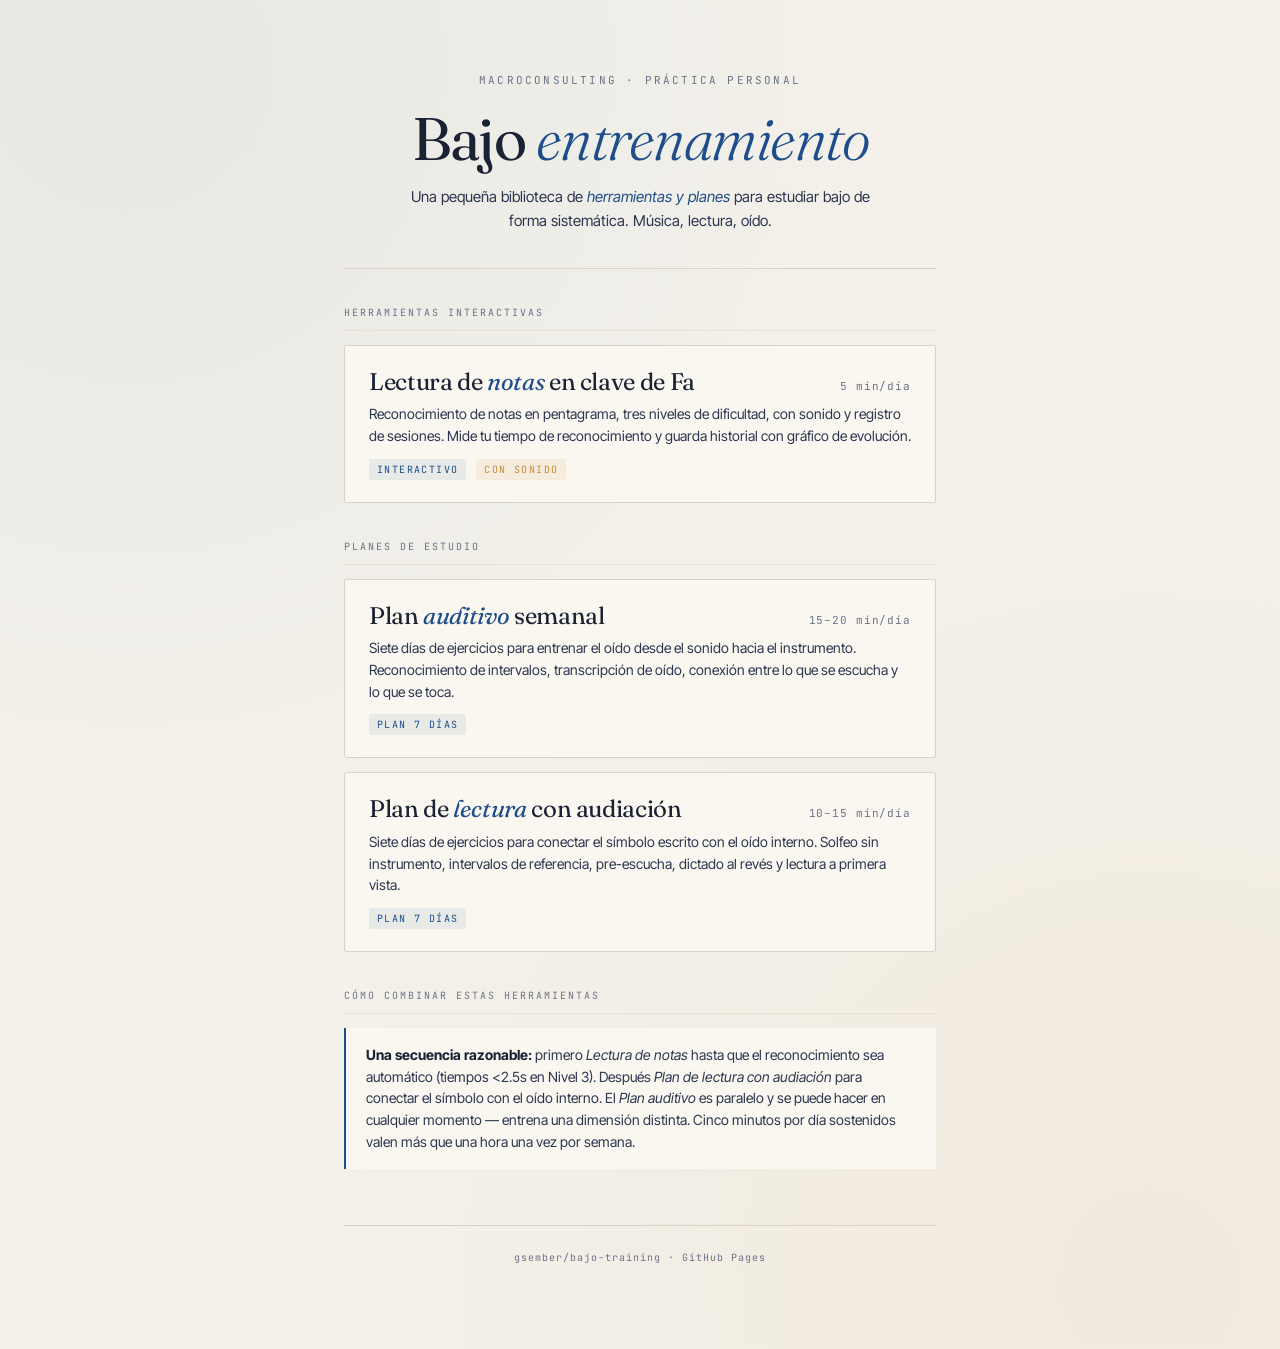
==== index.html @ 87288d59 "Add files via upload" ====
<!DOCTYPE html>
<html lang="es">
<head>
<meta charset="UTF-8">
<meta name="viewport" content="width=device-width, initial-scale=1.0, maximum-scale=1.0">
<meta name="apple-mobile-web-app-capable" content="yes">
<meta name="apple-mobile-web-app-status-bar-style" content="black-translucent">
<title>Bajo — Entrenamiento</title>
<link rel="preconnect" href="https://fonts.googleapis.com">
<link rel="preconnect" href="https://fonts.gstatic.com" crossorigin>
<link href="https://fonts.googleapis.com/css2?family=Fraunces:ital,opsz,wght@0,9..144,300;0,9..144,400;0,9..144,500;0,9..144,600;0,9..144,700;1,9..144,400&family=Inter+Tight:wght@400;500;600;700&family=JetBrains+Mono:wght@400;500;700&display=swap" rel="stylesheet">
<style>
:root{
  --bg:#f4f1ea;
  --paper:#faf7f0;
  --ink:#1a2233;
  --ink-soft:#2c3650;
  --muted:#6b7388;
  --accent:#1e4d8b;
  --accent-2:#c98a3a;
  --rule:#d9d3c5;
  --rule-soft:#e8e2d3;
}
*{box-sizing:border-box;margin:0;padding:0;-webkit-tap-highlight-color:transparent}
html,body{background:var(--bg);color:var(--ink);font-family:'Inter Tight',sans-serif;-webkit-font-smoothing:antialiased;font-size:16px;line-height:1.5}
body{
  background:
    radial-gradient(circle at 10% 5%, rgba(30,77,139,.06), transparent 45%),
    radial-gradient(circle at 90% 95%, rgba(201,138,58,.07), transparent 50%),
    var(--bg);
  min-height:100vh;
  padding-bottom:60px;
}
.container{max-width:640px;margin:0 auto;padding:24px}

header{padding:48px 0 36px;border-bottom:1px solid var(--rule);text-align:center}
.eyebrow{font-family:'JetBrains Mono',monospace;font-size:11px;letter-spacing:.2em;text-transform:uppercase;color:var(--muted);margin-bottom:20px}
h1{font-family:'Fraunces',serif;font-weight:400;font-size:clamp(38px,7vw,60px);line-height:.98;letter-spacing:-.025em;color:var(--ink)}
h1 em{font-style:italic;font-weight:300;color:var(--accent)}
.subtitle{margin-top:18px;font-size:15px;color:var(--ink-soft);max-width:480px;margin-left:auto;margin-right:auto;line-height:1.55}
.subtitle em{font-style:italic;color:var(--accent)}

.section-label{font-family:'JetBrains Mono',monospace;font-size:10px;letter-spacing:.2em;text-transform:uppercase;color:var(--muted);margin:36px 0 14px;padding-bottom:10px;border-bottom:1px solid var(--rule-soft)}

.cards{display:flex;flex-direction:column;gap:14px}
.card{display:block;background:var(--paper);border:1px solid var(--rule);padding:22px 24px;text-decoration:none;color:inherit;border-radius:2px;transition:all .18s ease;position:relative;overflow:hidden}
.card::before{content:"";position:absolute;left:0;top:0;bottom:0;width:3px;background:var(--accent);transform:scaleY(0);transform-origin:top;transition:transform .25s ease}
.card:hover{border-color:var(--accent);transform:translateY(-2px);box-shadow:0 8px 20px rgba(26,34,51,.06)}
.card:hover::before{transform:scaleY(1)}
.card-header{display:flex;align-items:baseline;justify-content:space-between;gap:14px;margin-bottom:8px;flex-wrap:wrap}
.card-title{font-family:'Fraunces',serif;font-weight:400;font-size:24px;letter-spacing:-.015em;line-height:1.15;color:var(--ink)}
.card-title em{font-style:italic;color:var(--accent)}
.card-meta{font-family:'JetBrains Mono',monospace;font-size:11px;letter-spacing:.08em;color:var(--muted);white-space:nowrap}
.card-desc{font-size:14px;color:var(--ink-soft);line-height:1.55;margin-top:4px}
.card-tag{display:inline-block;font-family:'JetBrains Mono',monospace;font-size:10px;letter-spacing:.14em;text-transform:uppercase;color:var(--accent);background:rgba(30,77,139,.08);padding:3px 8px;border-radius:2px;margin-top:12px;margin-right:6px}
.card-tag.warm{color:var(--accent-2);background:rgba(201,138,58,.1)}
.card-arrow{position:absolute;bottom:18px;right:22px;font-family:'Fraunces',serif;font-style:italic;font-size:20px;color:var(--accent);opacity:0;transition:opacity .2s ease,transform .2s ease}
.card:hover .card-arrow{opacity:1;transform:translateX(3px)}

.intro-block{background:var(--paper);border-left:2px solid var(--accent);padding:16px 20px;margin-bottom:28px;font-size:14px;color:var(--ink-soft);line-height:1.55}
.intro-block strong{color:var(--ink)}

footer{margin-top:56px;padding-top:24px;border-top:1px solid var(--rule);text-align:center;font-family:'JetBrains Mono',monospace;font-size:10px;color:var(--muted);letter-spacing:.1em}

@media (max-width:520px){
  .container{padding:20px}
  header{padding:32px 0 28px}
  .card{padding:18px 20px}
  .card-title{font-size:21px}
  .card-arrow{display:none}
}
</style>
</head>
<body>
<div class="container">

  <header>
    <div class="eyebrow">MacroConsulting · Práctica personal</div>
    <h1>Bajo <em>entrenamiento</em></h1>
    <p class="subtitle">Una pequeña biblioteca de <em>herramientas y planes</em> para estudiar bajo de forma sistemática. Música, lectura, oído.</p>
  </header>

  <div class="section-label">Herramientas interactivas</div>

  <div class="cards">

    <a class="card" href="lectnew.html">
      <div class="card-header">
        <div class="card-title">Lectura de <em>notas</em> en clave de Fa</div>
        <div class="card-meta">5 min/día</div>
      </div>
      <div class="card-desc">Reconocimiento de notas en pentagrama, tres niveles de dificultad, con sonido y registro de sesiones. Mide tu tiempo de reconocimiento y guarda historial con gráfico de evolución.</div>
      <span class="card-tag">Interactivo</span>
      <span class="card-tag warm">Con sonido</span>
      <span class="card-arrow">→</span>
    </a>

  </div>

  <div class="section-label">Planes de estudio</div>

  <div class="cards">

    <a class="card" href="bajo-training.html">
      <div class="card-header">
        <div class="card-title">Plan <em>auditivo</em> semanal</div>
        <div class="card-meta">15–20 min/día</div>
      </div>
      <div class="card-desc">Siete días de ejercicios para entrenar el oído desde el sonido hacia el instrumento. Reconocimiento de intervalos, transcripción de oído, conexión entre lo que se escucha y lo que se toca.</div>
      <span class="card-tag">Plan 7 días</span>
      <span class="card-arrow">→</span>
    </a>

    <a class="card" href="lectura-training.html">
      <div class="card-header">
        <div class="card-title">Plan de <em>lectura</em> con audiación</div>
        <div class="card-meta">10–15 min/día</div>
      </div>
      <div class="card-desc">Siete días de ejercicios para conectar el símbolo escrito con el oído interno. Solfeo sin instrumento, intervalos de referencia, pre-escucha, dictado al revés y lectura a primera vista.</div>
      <span class="card-tag">Plan 7 días</span>
      <span class="card-arrow">→</span>
    </a>

  </div>

  <div class="section-label">Cómo combinar estas herramientas</div>

  <div class="intro-block">
    <strong>Una secuencia razonable:</strong> primero <em>Lectura de notas</em> hasta que el reconocimiento sea automático (tiempos &lt;2.5s en Nivel 3). Después <em>Plan de lectura con audiación</em> para conectar el símbolo con el oído interno. El <em>Plan auditivo</em> es paralelo y se puede hacer en cualquier momento — entrena una dimensión distinta. Cinco minutos por día sostenidos valen más que una hora una vez por semana.
  </div>

  <footer>gsember/bajo-training · GitHub Pages</footer>
</div>
</body>
</html>
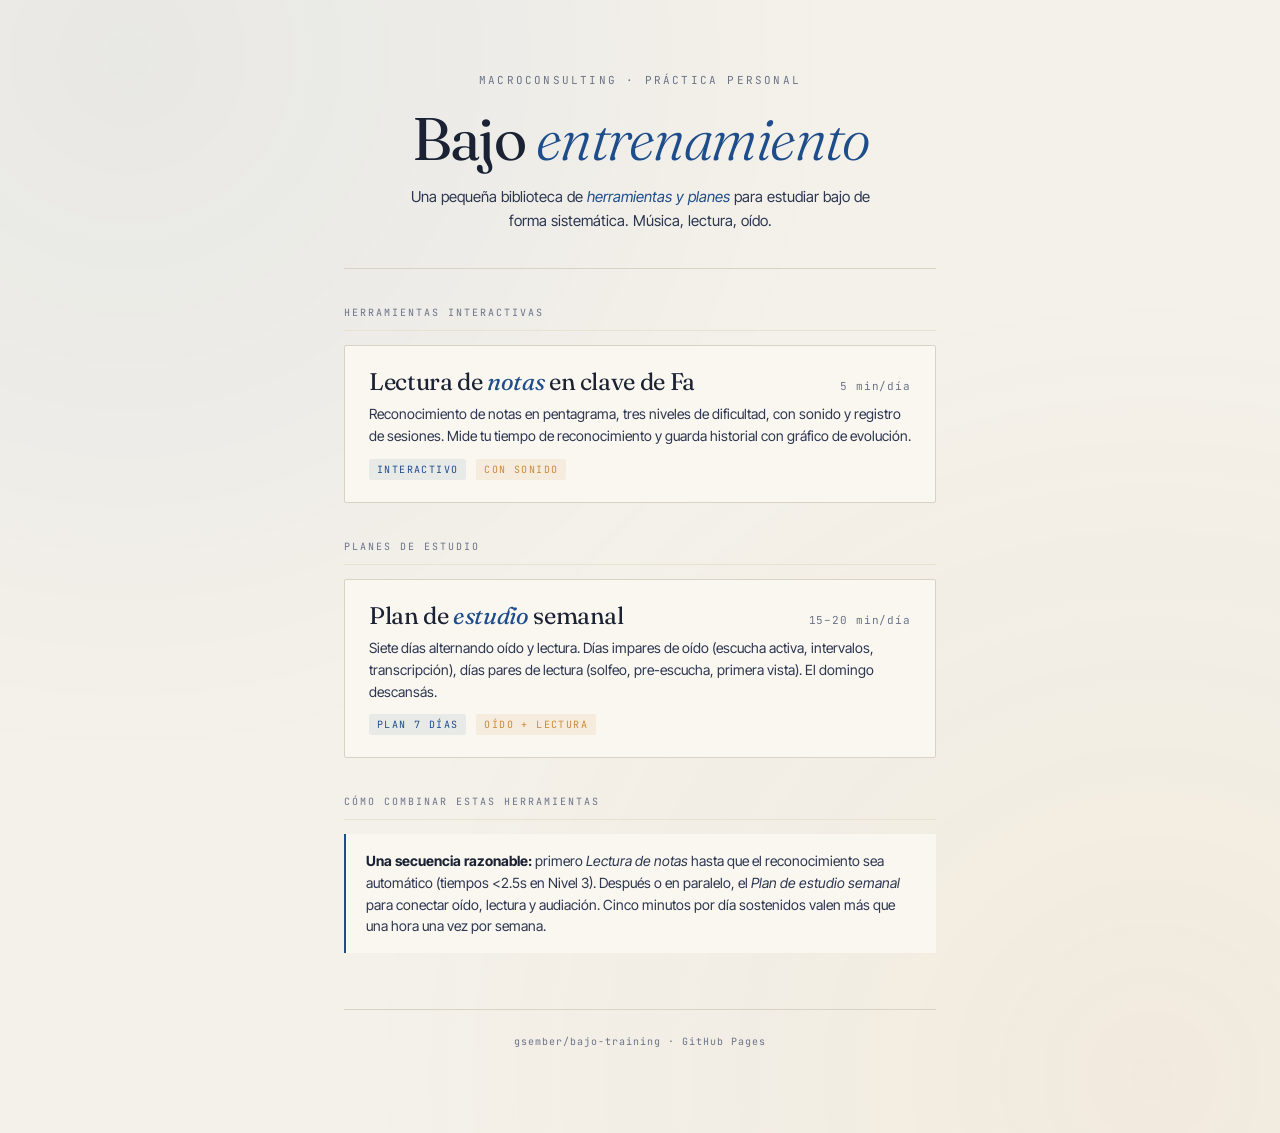
==== commit 7a73e609: "Add files via upload" ====
--- a/index.html
+++ b/index.html
@@ -101,23 +101,14 @@
 
   <div class="cards">
 
-    <a class="card" href="bajo-training.html">
+    <a class="card" href="plan-estudio.html">
       <div class="card-header">
-        <div class="card-title">Plan <em>auditivo</em> semanal</div>
+        <div class="card-title">Plan de <em>estudio</em> semanal</div>
         <div class="card-meta">15–20 min/día</div>
       </div>
-      <div class="card-desc">Siete días de ejercicios para entrenar el oído desde el sonido hacia el instrumento. Reconocimiento de intervalos, transcripción de oído, conexión entre lo que se escucha y lo que se toca.</div>
+      <div class="card-desc">Siete días alternando oído y lectura. Días impares de oído (escucha activa, intervalos, transcripción), días pares de lectura (solfeo, pre-escucha, primera vista). El domingo descansás.</div>
       <span class="card-tag">Plan 7 días</span>
-      <span class="card-arrow">→</span>
-    </a>
-
-    <a class="card" href="lectura-training.html">
-      <div class="card-header">
-        <div class="card-title">Plan de <em>lectura</em> con audiación</div>
-        <div class="card-meta">10–15 min/día</div>
-      </div>
-      <div class="card-desc">Siete días de ejercicios para conectar el símbolo escrito con el oído interno. Solfeo sin instrumento, intervalos de referencia, pre-escucha, dictado al revés y lectura a primera vista.</div>
-      <span class="card-tag">Plan 7 días</span>
+      <span class="card-tag warm">Oído + Lectura</span>
       <span class="card-arrow">→</span>
     </a>
 
@@ -126,7 +117,7 @@
   <div class="section-label">Cómo combinar estas herramientas</div>
 
   <div class="intro-block">
-    <strong>Una secuencia razonable:</strong> primero <em>Lectura de notas</em> hasta que el reconocimiento sea automático (tiempos &lt;2.5s en Nivel 3). Después <em>Plan de lectura con audiación</em> para conectar el símbolo con el oído interno. El <em>Plan auditivo</em> es paralelo y se puede hacer en cualquier momento — entrena una dimensión distinta. Cinco minutos por día sostenidos valen más que una hora una vez por semana.
+    <strong>Una secuencia razonable:</strong> primero <em>Lectura de notas</em> hasta que el reconocimiento sea automático (tiempos &lt;2.5s en Nivel 3). Después o en paralelo, el <em>Plan de estudio semanal</em> para conectar oído, lectura y audiación. Cinco minutos por día sostenidos valen más que una hora una vez por semana.
   </div>
 
   <footer>gsember/bajo-training · GitHub Pages</footer>
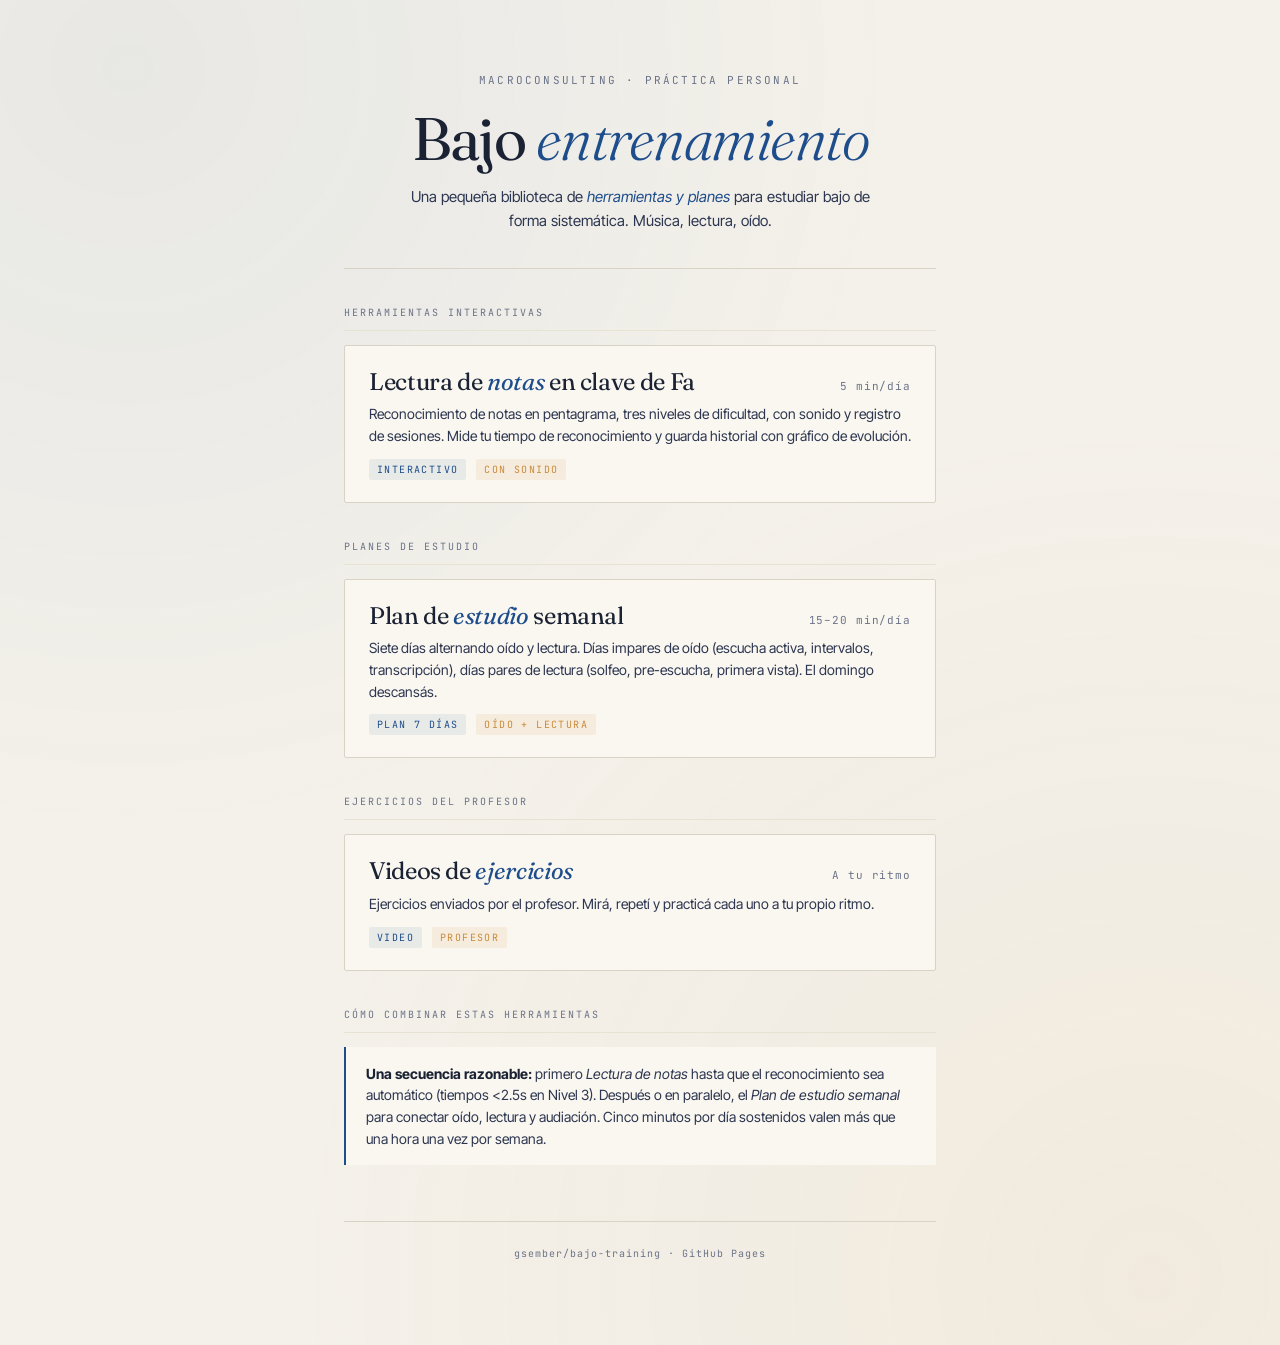
==== commit 7ec13e6b: "Add files via upload" ====
--- a/index.html
+++ b/index.html
@@ -114,6 +114,23 @@
 
   </div>
 
+  <div class="section-label">Ejercicios del profesor</div>
+
+  <div class="cards">
+
+    <a class="card" href="videos.html">
+      <div class="card-header">
+        <div class="card-title">Videos de <em>ejercicios</em></div>
+        <div class="card-meta">A tu ritmo</div>
+      </div>
+      <div class="card-desc">Ejercicios enviados por el profesor. Mirá, repetí y practicá cada uno a tu propio ritmo.</div>
+      <span class="card-tag">Video</span>
+      <span class="card-tag warm">Profesor</span>
+      <span class="card-arrow">→</span>
+    </a>
+
+  </div>
+
   <div class="section-label">Cómo combinar estas herramientas</div>
 
   <div class="intro-block">
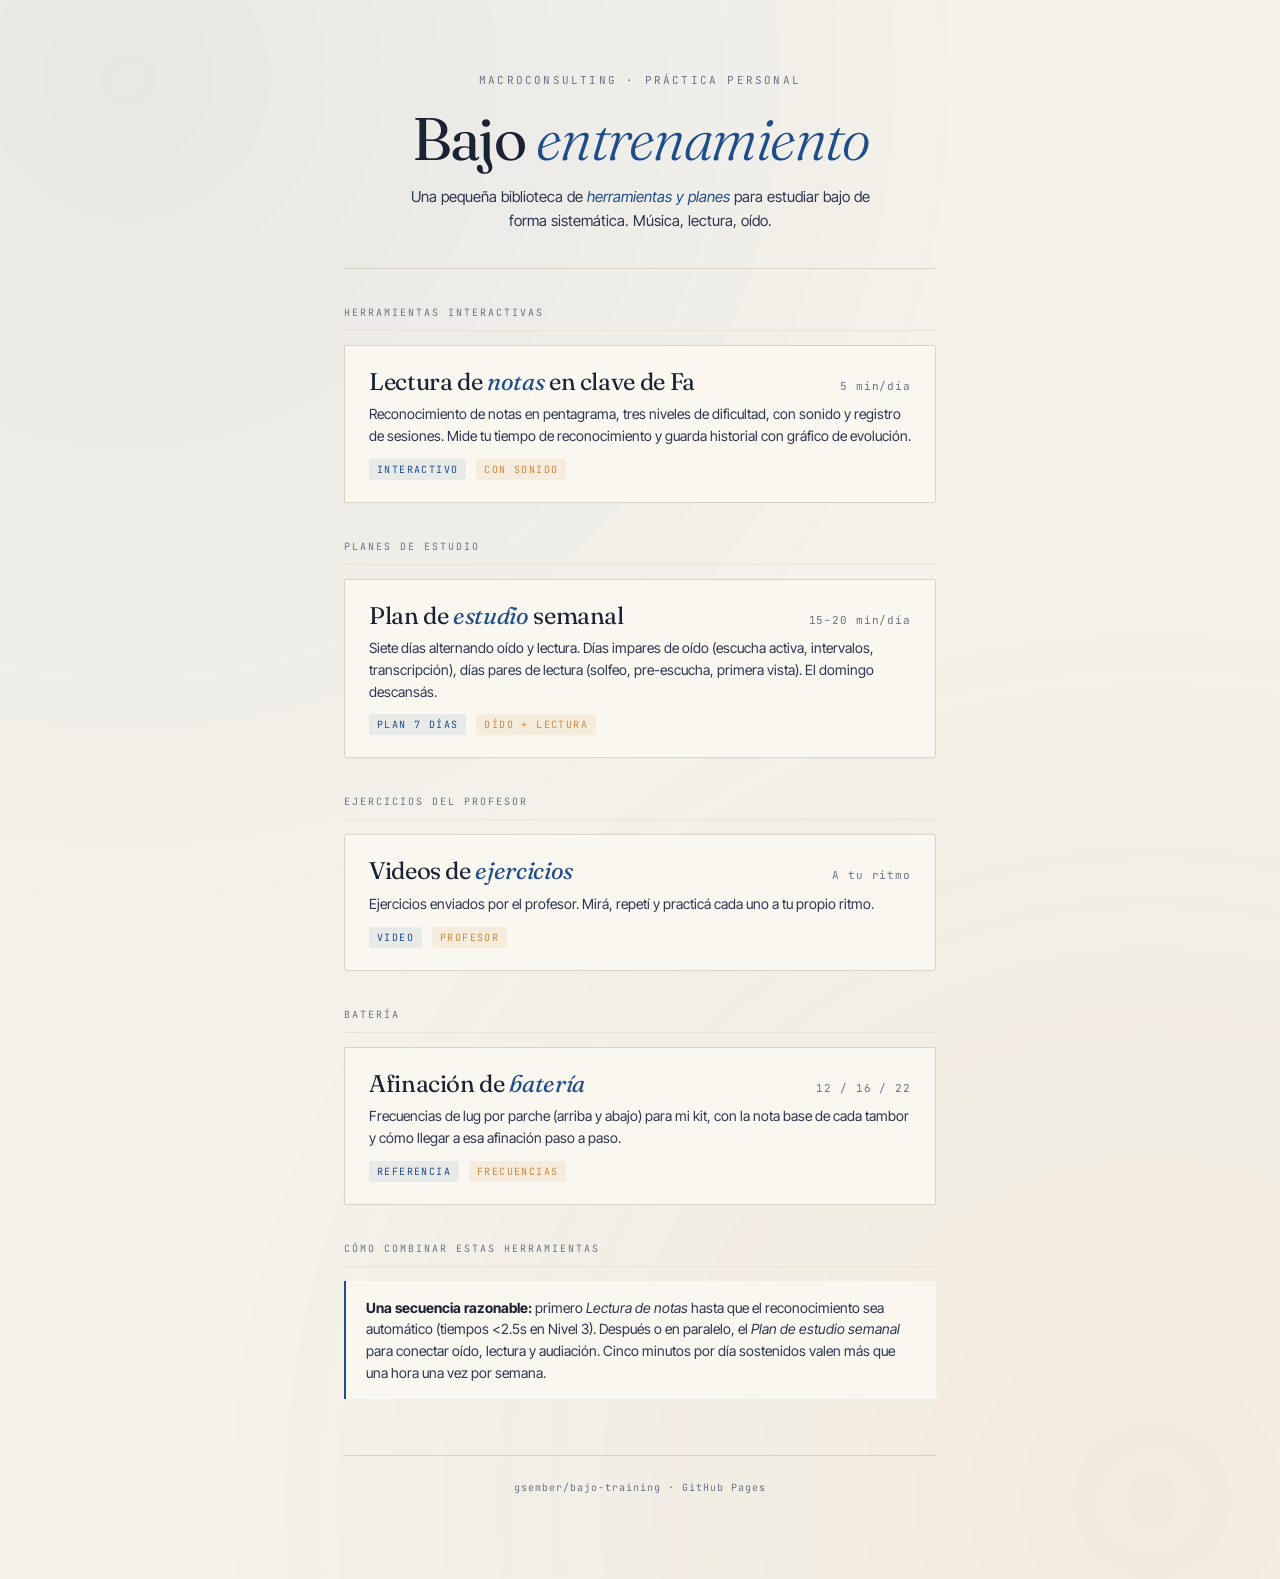
==== commit b22e06f3: "Add .nojekyll y tarjeta de Afinación de batería en el índice" ====
--- a/index.html
+++ b/index.html
@@ -131,6 +131,23 @@
 
   </div>
 
+  <div class="section-label">Batería</div>
+
+  <div class="cards">
+
+    <a class="card" href="afinacion-bateria.html">
+      <div class="card-header">
+        <div class="card-title">Afinación de <em>batería</em></div>
+        <div class="card-meta">12 / 16 / 22</div>
+      </div>
+      <div class="card-desc">Frecuencias de lug por parche (arriba y abajo) para mi kit, con la nota base de cada tambor y cómo llegar a esa afinación paso a paso.</div>
+      <span class="card-tag">Referencia</span>
+      <span class="card-tag warm">Frecuencias</span>
+      <span class="card-arrow">→</span>
+    </a>
+
+  </div>
+
   <div class="section-label">Cómo combinar estas herramientas</div>
 
   <div class="intro-block">
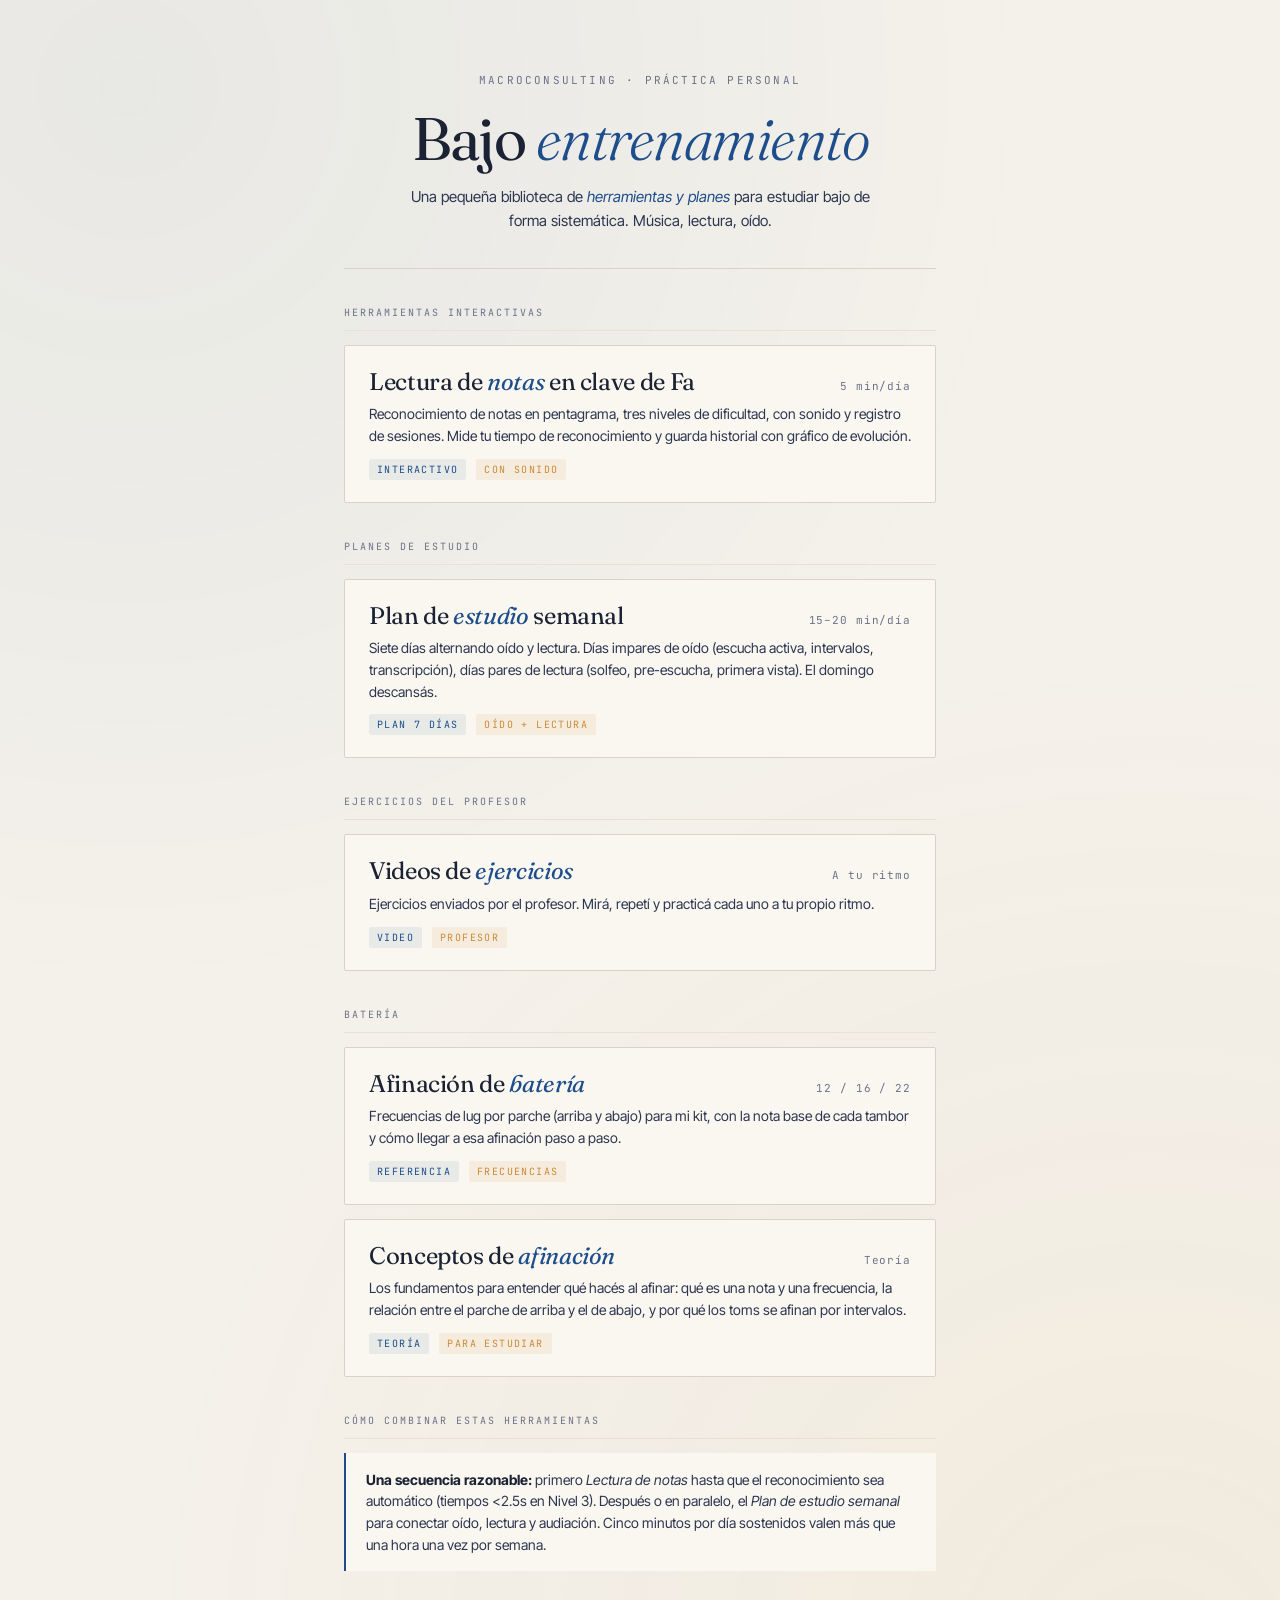
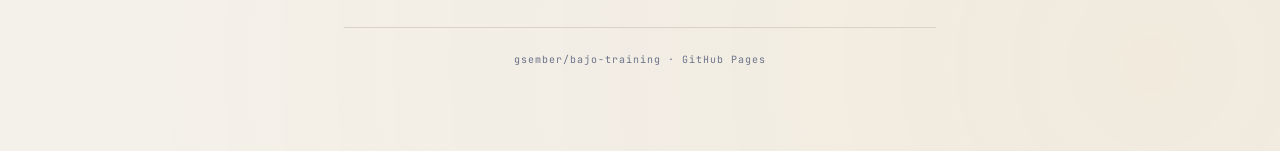
==== commit 3fb7f237: "Agregar pagina Conceptos de afinacion + tarjeta en indice; corregir nota del bombo (La#1)" ====
--- a/index.html
+++ b/index.html
@@ -146,6 +146,17 @@
       <span class="card-arrow">→</span>
     </a>
 
+    <a class="card" href="conceptos-afinacion.html">
+      <div class="card-header">
+        <div class="card-title">Conceptos de <em>afinación</em></div>
+        <div class="card-meta">Teoría</div>
+      </div>
+      <div class="card-desc">Los fundamentos para entender qué hacés al afinar: qué es una nota y una frecuencia, la relación entre el parche de arriba y el de abajo, y por qué los toms se afinan por intervalos.</div>
+      <span class="card-tag">Teoría</span>
+      <span class="card-tag warm">Para estudiar</span>
+      <span class="card-arrow">→</span>
+    </a>
+
   </div>
 
   <div class="section-label">Cómo combinar estas herramientas</div>
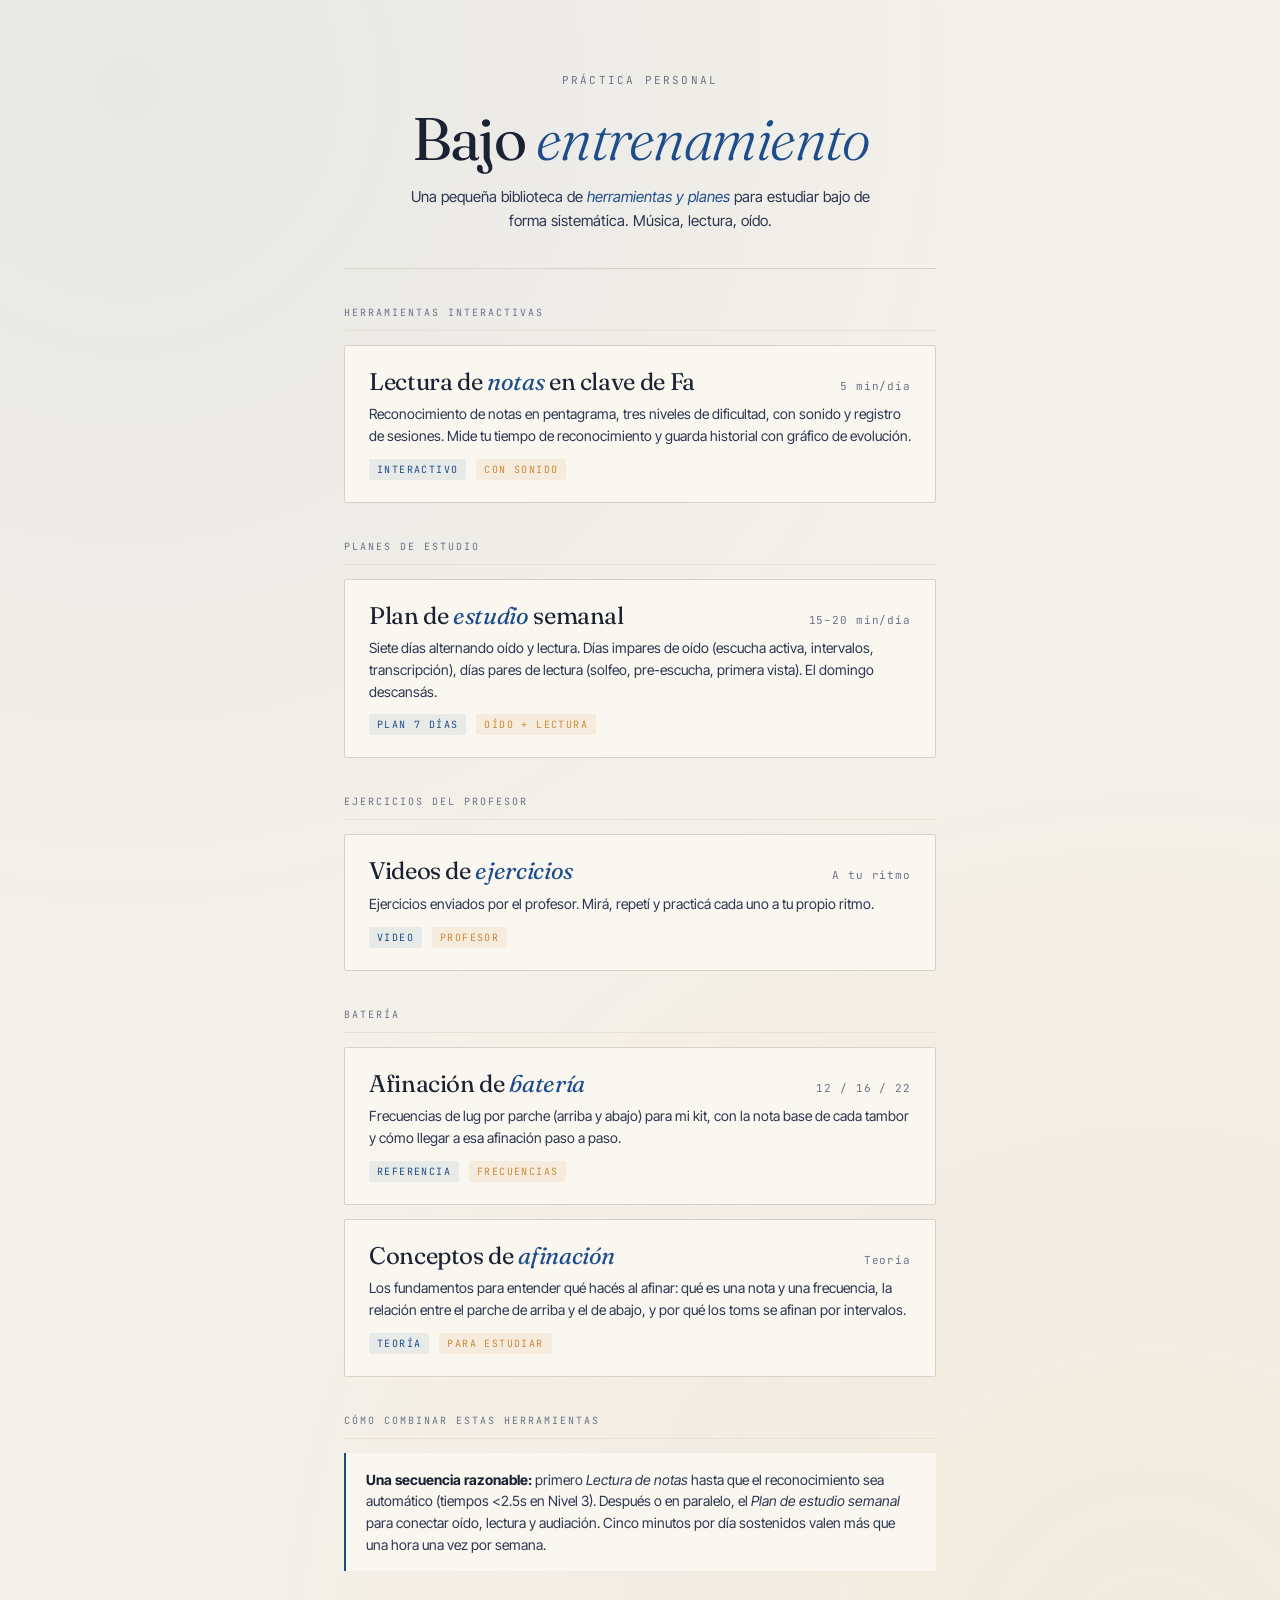
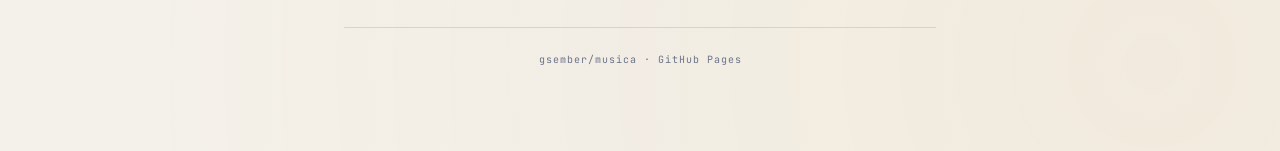
==== commit dc317358: "Quitar MacroConsulting (queda Practica personal) y actualizar citas a gsember/musica" ====
--- a/index.html
+++ b/index.html
@@ -75,7 +75,7 @@
 <div class="container">
 
   <header>
-    <div class="eyebrow">MacroConsulting · Práctica personal</div>
+    <div class="eyebrow">Práctica personal</div>
     <h1>Bajo <em>entrenamiento</em></h1>
     <p class="subtitle">Una pequeña biblioteca de <em>herramientas y planes</em> para estudiar bajo de forma sistemática. Música, lectura, oído.</p>
   </header>
@@ -165,7 +165,7 @@
     <strong>Una secuencia razonable:</strong> primero <em>Lectura de notas</em> hasta que el reconocimiento sea automático (tiempos &lt;2.5s en Nivel 3). Después o en paralelo, el <em>Plan de estudio semanal</em> para conectar oído, lectura y audiación. Cinco minutos por día sostenidos valen más que una hora una vez por semana.
   </div>
 
-  <footer>gsember/bajo-training · GitHub Pages</footer>
+  <footer>gsember/musica · GitHub Pages</footer>
 </div>
 </body>
 </html>
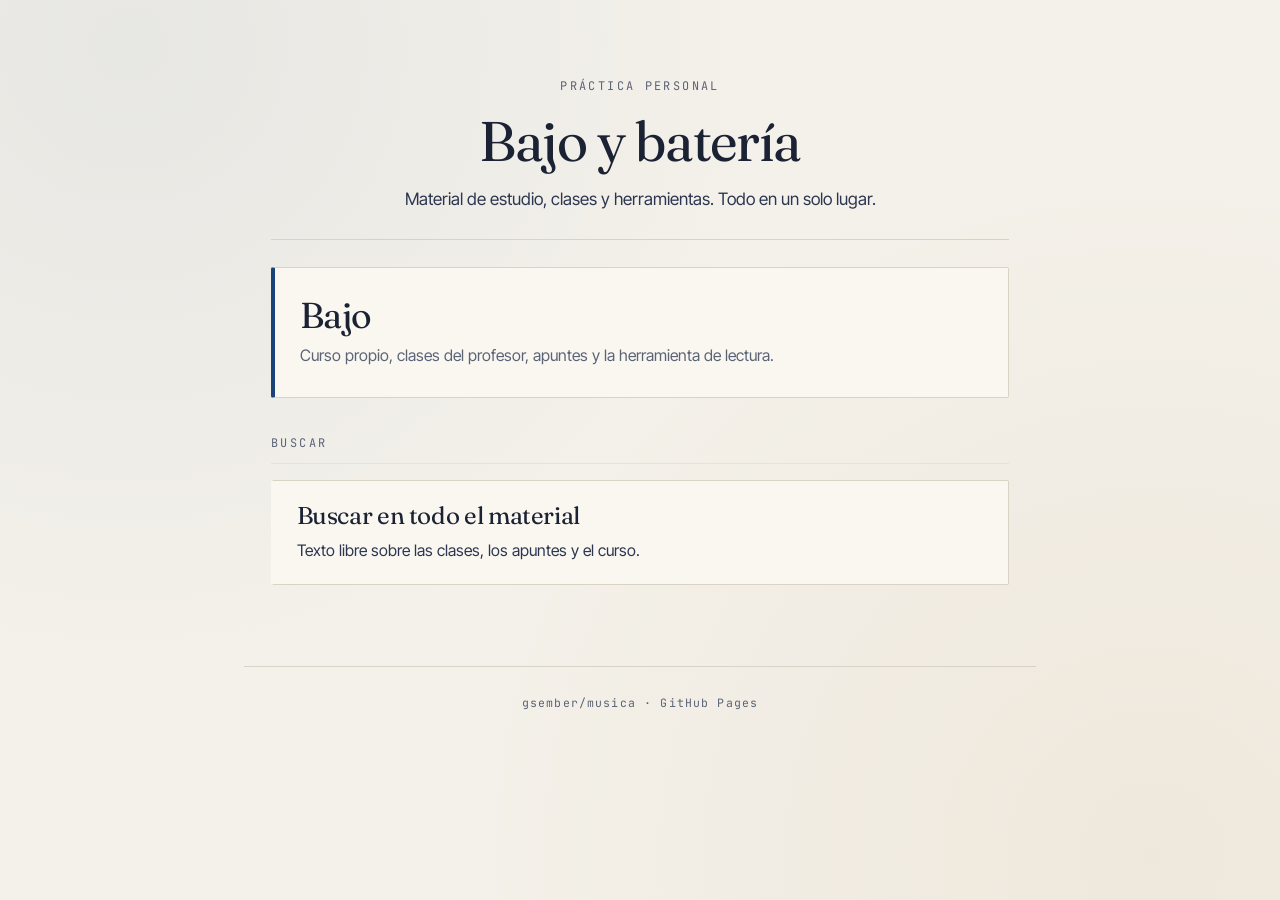
==== commit fce6e57b: "Nuevo shell: ruteo por hash, render de markdown, grilla del curso y registro" ====
--- a/index.html
+++ b/index.html
@@ -2,170 +2,31 @@
 <html lang="es">
 <head>
 <meta charset="UTF-8">
-<meta name="viewport" content="width=device-width, initial-scale=1.0, maximum-scale=1.0">
+<meta name="viewport" content="width=device-width, initial-scale=1.0, viewport-fit=cover">
 <meta name="apple-mobile-web-app-capable" content="yes">
 <meta name="apple-mobile-web-app-status-bar-style" content="black-translucent">
-<title>Bajo — Entrenamiento</title>
-<link rel="preconnect" href="https://fonts.googleapis.com">
-<link rel="preconnect" href="https://fonts.gstatic.com" crossorigin>
-<link href="https://fonts.googleapis.com/css2?family=Fraunces:ital,opsz,wght@0,9..144,300;0,9..144,400;0,9..144,500;0,9..144,600;0,9..144,700;1,9..144,400&family=Inter+Tight:wght@400;500;600;700&family=JetBrains+Mono:wght@400;500;700&display=swap" rel="stylesheet">
-<style>
-:root{
-  --bg:#f4f1ea;
-  --paper:#faf7f0;
-  --ink:#1a2233;
-  --ink-soft:#2c3650;
-  --muted:#6b7388;
-  --accent:#1e4d8b;
-  --accent-2:#c98a3a;
-  --rule:#d9d3c5;
-  --rule-soft:#e8e2d3;
-}
-*{box-sizing:border-box;margin:0;padding:0;-webkit-tap-highlight-color:transparent}
-html,body{background:var(--bg);color:var(--ink);font-family:'Inter Tight',sans-serif;-webkit-font-smoothing:antialiased;font-size:16px;line-height:1.5}
-body{
-  background:
-    radial-gradient(circle at 10% 5%, rgba(30,77,139,.06), transparent 45%),
-    radial-gradient(circle at 90% 95%, rgba(201,138,58,.07), transparent 50%),
-    var(--bg);
-  min-height:100vh;
-  padding-bottom:60px;
-}
-.container{max-width:640px;margin:0 auto;padding:24px}
-
-header{padding:48px 0 36px;border-bottom:1px solid var(--rule);text-align:center}
-.eyebrow{font-family:'JetBrains Mono',monospace;font-size:11px;letter-spacing:.2em;text-transform:uppercase;color:var(--muted);margin-bottom:20px}
-h1{font-family:'Fraunces',serif;font-weight:400;font-size:clamp(38px,7vw,60px);line-height:.98;letter-spacing:-.025em;color:var(--ink)}
-h1 em{font-style:italic;font-weight:300;color:var(--accent)}
-.subtitle{margin-top:18px;font-size:15px;color:var(--ink-soft);max-width:480px;margin-left:auto;margin-right:auto;line-height:1.55}
-.subtitle em{font-style:italic;color:var(--accent)}
-
-.section-label{font-family:'JetBrains Mono',monospace;font-size:10px;letter-spacing:.2em;text-transform:uppercase;color:var(--muted);margin:36px 0 14px;padding-bottom:10px;border-bottom:1px solid var(--rule-soft)}
-
-.cards{display:flex;flex-direction:column;gap:14px}
-.card{display:block;background:var(--paper);border:1px solid var(--rule);padding:22px 24px;text-decoration:none;color:inherit;border-radius:2px;transition:all .18s ease;position:relative;overflow:hidden}
-.card::before{content:"";position:absolute;left:0;top:0;bottom:0;width:3px;background:var(--accent);transform:scaleY(0);transform-origin:top;transition:transform .25s ease}
-.card:hover{border-color:var(--accent);transform:translateY(-2px);box-shadow:0 8px 20px rgba(26,34,51,.06)}
-.card:hover::before{transform:scaleY(1)}
-.card-header{display:flex;align-items:baseline;justify-content:space-between;gap:14px;margin-bottom:8px;flex-wrap:wrap}
-.card-title{font-family:'Fraunces',serif;font-weight:400;font-size:24px;letter-spacing:-.015em;line-height:1.15;color:var(--ink)}
-.card-title em{font-style:italic;color:var(--accent)}
-.card-meta{font-family:'JetBrains Mono',monospace;font-size:11px;letter-spacing:.08em;color:var(--muted);white-space:nowrap}
-.card-desc{font-size:14px;color:var(--ink-soft);line-height:1.55;margin-top:4px}
-.card-tag{display:inline-block;font-family:'JetBrains Mono',monospace;font-size:10px;letter-spacing:.14em;text-transform:uppercase;color:var(--accent);background:rgba(30,77,139,.08);padding:3px 8px;border-radius:2px;margin-top:12px;margin-right:6px}
-.card-tag.warm{color:var(--accent-2);background:rgba(201,138,58,.1)}
-.card-arrow{position:absolute;bottom:18px;right:22px;font-family:'Fraunces',serif;font-style:italic;font-size:20px;color:var(--accent);opacity:0;transition:opacity .2s ease,transform .2s ease}
-.card:hover .card-arrow{opacity:1;transform:translateX(3px)}
-
-.intro-block{background:var(--paper);border-left:2px solid var(--accent);padding:16px 20px;margin-bottom:28px;font-size:14px;color:var(--ink-soft);line-height:1.55}
-.intro-block strong{color:var(--ink)}
-
-footer{margin-top:56px;padding-top:24px;border-top:1px solid var(--rule);text-align:center;font-family:'JetBrains Mono',monospace;font-size:10px;color:var(--muted);letter-spacing:.1em}
-
-@media (max-width:520px){
-  .container{padding:20px}
-  header{padding:32px 0 28px}
-  .card{padding:18px 20px}
-  .card-title{font-size:21px}
-  .card-arrow{display:none}
-}
-</style>
+<meta name="theme-color" content="#f4f1ea">
+<title>Música — Bajo y batería</title>
+<link rel="stylesheet" href="css/fuentes.css">
+<link rel="stylesheet" href="css/estilos.css">
 </head>
 <body>
-<div class="container">
 
-  <header>
-    <div class="eyebrow">Práctica personal</div>
-    <h1>Bajo <em>entrenamiento</em></h1>
-    <p class="subtitle">Una pequeña biblioteca de <em>herramientas y planes</em> para estudiar bajo de forma sistemática. Música, lectura, oído.</p>
-  </header>
+<a class="saltar" href="#app">Saltar al contenido</a>
 
-  <div class="section-label">Herramientas interactivas</div>
+<nav class="barra" id="barra" hidden>
+  <a class="barra-volver" id="barraVolver" href="#/">← Inicio</a>
+  <a class="barra-buscar" href="#/buscar" aria-label="Buscar">Buscar</a>
+</nav>
 
-  <div class="cards">
+<main id="app" class="contenedor" tabindex="-1">
+  <p class="cargando">Cargando…</p>
+</main>
 
-    <a class="card" href="lectnew.html">
-      <div class="card-header">
-        <div class="card-title">Lectura de <em>notas</em> en clave de Fa</div>
-        <div class="card-meta">5 min/día</div>
-      </div>
-      <div class="card-desc">Reconocimiento de notas en pentagrama, tres niveles de dificultad, con sonido y registro de sesiones. Mide tu tiempo de reconocimiento y guarda historial con gráfico de evolución.</div>
-      <span class="card-tag">Interactivo</span>
-      <span class="card-tag warm">Con sonido</span>
-      <span class="card-arrow">→</span>
-    </a>
+<footer class="pie">gsember/musica · GitHub Pages</footer>
 
-  </div>
-
-  <div class="section-label">Planes de estudio</div>
-
-  <div class="cards">
-
-    <a class="card" href="plan-estudio.html">
-      <div class="card-header">
-        <div class="card-title">Plan de <em>estudio</em> semanal</div>
-        <div class="card-meta">15–20 min/día</div>
-      </div>
-      <div class="card-desc">Siete días alternando oído y lectura. Días impares de oído (escucha activa, intervalos, transcripción), días pares de lectura (solfeo, pre-escucha, primera vista). El domingo descansás.</div>
-      <span class="card-tag">Plan 7 días</span>
-      <span class="card-tag warm">Oído + Lectura</span>
-      <span class="card-arrow">→</span>
-    </a>
-
-  </div>
-
-  <div class="section-label">Ejercicios del profesor</div>
-
-  <div class="cards">
-
-    <a class="card" href="videos.html">
-      <div class="card-header">
-        <div class="card-title">Videos de <em>ejercicios</em></div>
-        <div class="card-meta">A tu ritmo</div>
-      </div>
-      <div class="card-desc">Ejercicios enviados por el profesor. Mirá, repetí y practicá cada uno a tu propio ritmo.</div>
-      <span class="card-tag">Video</span>
-      <span class="card-tag warm">Profesor</span>
-      <span class="card-arrow">→</span>
-    </a>
-
-  </div>
-
-  <div class="section-label">Batería</div>
-
-  <div class="cards">
-
-    <a class="card" href="afinacion-bateria.html">
-      <div class="card-header">
-        <div class="card-title">Afinación de <em>batería</em></div>
-        <div class="card-meta">12 / 16 / 22</div>
-      </div>
-      <div class="card-desc">Frecuencias de lug por parche (arriba y abajo) para mi kit, con la nota base de cada tambor y cómo llegar a esa afinación paso a paso.</div>
-      <span class="card-tag">Referencia</span>
-      <span class="card-tag warm">Frecuencias</span>
-      <span class="card-arrow">→</span>
-    </a>
-
-    <a class="card" href="conceptos-afinacion.html">
-      <div class="card-header">
-        <div class="card-title">Conceptos de <em>afinación</em></div>
-        <div class="card-meta">Teoría</div>
-      </div>
-      <div class="card-desc">Los fundamentos para entender qué hacés al afinar: qué es una nota y una frecuencia, la relación entre el parche de arriba y el de abajo, y por qué los toms se afinan por intervalos.</div>
-      <span class="card-tag">Teoría</span>
-      <span class="card-tag warm">Para estudiar</span>
-      <span class="card-arrow">→</span>
-    </a>
-
-  </div>
-
-  <div class="section-label">Cómo combinar estas herramientas</div>
-
-  <div class="intro-block">
-    <strong>Una secuencia razonable:</strong> primero <em>Lectura de notas</em> hasta que el reconocimiento sea automático (tiempos &lt;2.5s en Nivel 3). Después o en paralelo, el <em>Plan de estudio semanal</em> para conectar oído, lectura y audiación. Cinco minutos por día sostenidos valen más que una hora una vez por semana.
-  </div>
-
-  <footer>gsember/musica · GitHub Pages</footer>
-</div>
+<script src="js/lib/marked.min.js"></script>
+<script src="js/registro.js"></script>
+<script src="js/app.js"></script>
 </body>
 </html>
--- a/css/fuentes.css
+++ b/css/fuentes.css
@@ -0,0 +1,75 @@
+/* Fuentes autoalojadas. Descargadas de Google Fonts (SIL Open Font License).
+   Solo los subconjuntos latin y latin-ext, en versión variable.
+   El sitio no hace ningún pedido a fonts.googleapis.com ni a fonts.gstatic.com. */
+
+@font-face{
+  font-family:'Fraunces';
+  font-style:italic;
+  font-weight:300 700;
+  font-display:swap;
+  src:url(fuentes/fraunces-italic-latin-ext.woff2) format('woff2');
+  unicode-range:U+0100-02BA, U+02BD-02C5, U+02C7-02CC, U+02CE-02D7, U+02DD-02FF, U+0304, U+0308, U+0329, U+1D00-1DBF, U+1E00-1E9F, U+1EF2-1EFF, U+2020, U+20A0-20AB, U+20AD-20C0, U+2113, U+2C60-2C7F, U+A720-A7FF;
+}
+
+@font-face{
+  font-family:'Fraunces';
+  font-style:italic;
+  font-weight:300 700;
+  font-display:swap;
+  src:url(fuentes/fraunces-italic-latin.woff2) format('woff2');
+  unicode-range:U+0000-00FF, U+0131, U+0152-0153, U+02BB-02BC, U+02C6, U+02DA, U+02DC, U+0304, U+0308, U+0329, U+2000-206F, U+20AC, U+2122, U+2191, U+2193, U+2212, U+2215, U+FEFF, U+FFFD;
+}
+
+@font-face{
+  font-family:'Fraunces';
+  font-style:normal;
+  font-weight:300 700;
+  font-display:swap;
+  src:url(fuentes/fraunces-normal-latin-ext.woff2) format('woff2');
+  unicode-range:U+0100-02BA, U+02BD-02C5, U+02C7-02CC, U+02CE-02D7, U+02DD-02FF, U+0304, U+0308, U+0329, U+1D00-1DBF, U+1E00-1E9F, U+1EF2-1EFF, U+2020, U+20A0-20AB, U+20AD-20C0, U+2113, U+2C60-2C7F, U+A720-A7FF;
+}
+
+@font-face{
+  font-family:'Fraunces';
+  font-style:normal;
+  font-weight:300 700;
+  font-display:swap;
+  src:url(fuentes/fraunces-normal-latin.woff2) format('woff2');
+  unicode-range:U+0000-00FF, U+0131, U+0152-0153, U+02BB-02BC, U+02C6, U+02DA, U+02DC, U+0304, U+0308, U+0329, U+2000-206F, U+20AC, U+2122, U+2191, U+2193, U+2212, U+2215, U+FEFF, U+FFFD;
+}
+
+@font-face{
+  font-family:'Inter Tight';
+  font-style:normal;
+  font-weight:400 700;
+  font-display:swap;
+  src:url(fuentes/inter-tight-normal-latin-ext.woff2) format('woff2');
+  unicode-range:U+0100-02BA, U+02BD-02C5, U+02C7-02CC, U+02CE-02D7, U+02DD-02FF, U+0304, U+0308, U+0329, U+1D00-1DBF, U+1E00-1E9F, U+1EF2-1EFF, U+2020, U+20A0-20AB, U+20AD-20C0, U+2113, U+2C60-2C7F, U+A720-A7FF;
+}
+
+@font-face{
+  font-family:'Inter Tight';
+  font-style:normal;
+  font-weight:400 700;
+  font-display:swap;
+  src:url(fuentes/inter-tight-normal-latin.woff2) format('woff2');
+  unicode-range:U+0000-00FF, U+0131, U+0152-0153, U+02BB-02BC, U+02C6, U+02DA, U+02DC, U+0304, U+0308, U+0329, U+2000-206F, U+20AC, U+2122, U+2191, U+2193, U+2212, U+2215, U+FEFF, U+FFFD;
+}
+
+@font-face{
+  font-family:'JetBrains Mono';
+  font-style:normal;
+  font-weight:400 700;
+  font-display:swap;
+  src:url(fuentes/jetbrains-mono-normal-latin-ext.woff2) format('woff2');
+  unicode-range:U+0100-02BA, U+02BD-02C5, U+02C7-02CC, U+02CE-02D7, U+02DD-02FF, U+0304, U+0308, U+0329, U+1D00-1DBF, U+1E00-1E9F, U+1EF2-1EFF, U+2020, U+20A0-20AB, U+20AD-20C0, U+2113, U+2C60-2C7F, U+A720-A7FF;
+}
+
+@font-face{
+  font-family:'JetBrains Mono';
+  font-style:normal;
+  font-weight:400 700;
+  font-display:swap;
+  src:url(fuentes/jetbrains-mono-normal-latin.woff2) format('woff2');
+  unicode-range:U+0000-00FF, U+0131, U+0152-0153, U+02BB-02BC, U+02C6, U+02DA, U+02DC, U+0304, U+0308, U+0329, U+2000-206F, U+20AC, U+2122, U+2191, U+2193, U+2212, U+2215, U+FEFF, U+FFFD;
+}
--- a/css/estilos.css
+++ b/css/estilos.css
@@ -0,0 +1,366 @@
+/* Sitio de estudio — bajo y batería.
+   Un solo lugar para el sistema visual: antes estaba copiado en cada HTML.
+   Pensado para leerse desde el atril, a medio metro, con luz mala. */
+
+:root{
+  --bg:#f4f1ea;
+  --paper:#faf7f0;
+  --ink:#1a2233;
+  --ink-soft:#2c3650;
+  --muted:#5b6377;          /* más oscuro que el original: contraste sobre --bg */
+  --accent:#1a4478;         /* más oscuro que el original: contraste sobre --paper */
+  --accent-2:#a86d22;
+  --rule:#d9d3c5;
+  --rule-soft:#e8e2d3;
+  --hecho:#2d6a3e;
+  --apagado:#b3ac9c;
+
+  --ancho:44rem;
+  --toque:3rem;             /* alto mínimo de cualquier cosa que se toque */
+}
+
+*{box-sizing:border-box;margin:0;padding:0}
+
+html{
+  /* Base grande a propósito: se lee de lejos. El resto del sitio va en rem. */
+  font-size:18px;
+  -webkit-text-size-adjust:100%;
+}
+
+body{
+  background:
+    radial-gradient(circle at 10% 5%, rgba(26,68,120,.06), transparent 45%),
+    radial-gradient(circle at 90% 95%, rgba(168,109,34,.07), transparent 50%),
+    var(--bg);
+  color:var(--ink);
+  font-family:'Inter Tight',system-ui,sans-serif;
+  -webkit-font-smoothing:antialiased;
+  line-height:1.55;
+  min-height:100vh;
+  padding-bottom:3rem;
+}
+
+a{color:var(--accent)}
+
+.saltar{
+  position:absolute;left:-9999px;top:0;background:var(--ink);color:var(--paper);
+  padding:.75rem 1rem;z-index:10;text-decoration:none;
+}
+.saltar:focus{left:0}
+
+.contenedor{max-width:var(--ancho);margin:0 auto;padding:1.25rem}
+
+.cargando{color:var(--muted);padding:2rem 0;font-family:'JetBrains Mono',monospace;font-size:.8rem;letter-spacing:.12em;text-transform:uppercase}
+
+/* ---------- barra superior ---------- */
+
+.barra[hidden]{display:none}
+.barra{
+  position:sticky;top:0;z-index:5;
+  display:flex;align-items:stretch;justify-content:space-between;gap:1rem;
+  background:rgba(244,241,234,.94);
+  backdrop-filter:blur(8px);
+  border-bottom:1px solid var(--rule);
+  padding:0 max(1.25rem,env(safe-area-inset-left));
+}
+.barra a{
+  display:flex;align-items:center;
+  min-height:var(--toque);
+  font-family:'JetBrains Mono',monospace;font-size:.72rem;letter-spacing:.14em;
+  text-transform:uppercase;color:var(--muted);text-decoration:none;
+}
+.barra a:active{color:var(--accent)}
+.barra-buscar{padding-left:1rem}
+
+/* ---------- encabezados de página ---------- */
+
+.cabecera{padding:2rem 0 1.5rem;border-bottom:1px solid var(--rule);margin-bottom:1.5rem}
+.cabecera.centrada{text-align:center;padding-top:2.75rem}
+
+.antetitulo{
+  font-family:'JetBrains Mono',monospace;font-size:.66rem;letter-spacing:.2em;
+  text-transform:uppercase;color:var(--muted);margin-bottom:1rem;
+}
+
+h1{
+  font-family:'Fraunces',Georgia,serif;font-weight:400;
+  font-size:clamp(2.1rem,8vw,3.1rem);line-height:1;letter-spacing:-.025em;
+}
+h1 em{font-style:italic;font-weight:300;color:var(--accent)}
+
+.bajada{margin-top:.9rem;font-size:.95rem;color:var(--ink-soft);line-height:1.6}
+.cabecera.centrada .bajada{max-width:30rem;margin-left:auto;margin-right:auto}
+
+.rotulo{
+  font-family:'JetBrains Mono',monospace;font-size:.66rem;letter-spacing:.2em;
+  text-transform:uppercase;color:var(--muted);
+  margin:2rem 0 .85rem;padding-bottom:.6rem;border-bottom:1px solid var(--rule-soft);
+}
+
+/* ---------- tarjetas ---------- */
+
+.tarjetas{display:flex;flex-direction:column;gap:.85rem}
+
+.tarjeta{
+  display:block;background:var(--paper);border:1px solid var(--rule);
+  padding:1.15rem 1.25rem;text-decoration:none;color:inherit;border-radius:2px;
+  min-height:var(--toque);
+  border-left:3px solid transparent;
+}
+.tarjeta:active{border-left-color:var(--accent);background:#fff}
+@media (hover:hover){
+  .tarjeta{transition:border-color .15s ease}
+  .tarjeta:hover{border-color:var(--accent)}
+}
+
+.tarjeta-cabeza{display:flex;align-items:baseline;justify-content:space-between;gap:.85rem;flex-wrap:wrap}
+.tarjeta-titulo{
+  font-family:'Fraunces',Georgia,serif;font-weight:400;font-size:1.35rem;
+  letter-spacing:-.015em;line-height:1.2;color:var(--ink);
+}
+.tarjeta-titulo em{font-style:italic;color:var(--accent)}
+.tarjeta-meta{
+  font-family:'JetBrains Mono',monospace;font-size:.7rem;letter-spacing:.08em;
+  color:var(--muted);white-space:nowrap;
+}
+.tarjeta-desc{font-size:.88rem;color:var(--ink-soft);line-height:1.6;margin-top:.4rem}
+
+.etiqueta{
+  display:inline-block;font-family:'JetBrains Mono',monospace;font-size:.64rem;
+  letter-spacing:.14em;text-transform:uppercase;color:var(--accent);
+  background:rgba(26,68,120,.09);padding:.2rem .5rem;border-radius:2px;
+  margin-top:.7rem;margin-right:.35rem;
+}
+.etiqueta.calida{color:var(--accent-2);background:rgba(168,109,34,.12)}
+
+/* accesos grandes de la home */
+.acceso{
+  display:block;background:var(--paper);border:1px solid var(--rule);
+  border-left:4px solid var(--accent);
+  padding:1.6rem 1.4rem;text-decoration:none;color:inherit;border-radius:2px;
+}
+.acceso:active{background:#fff}
+.acceso .acceso-titulo{
+  font-family:'Fraunces',Georgia,serif;font-weight:400;font-size:2rem;
+  line-height:1.05;letter-spacing:-.02em;color:var(--ink);
+}
+.acceso .acceso-desc{margin-top:.5rem;font-size:.88rem;color:var(--muted)}
+.acceso.calido{border-left-color:var(--accent-2)}
+
+/* ---------- grilla del curso ---------- */
+
+.grilla-curso{
+  display:grid;grid-template-columns:repeat(auto-fill,minmax(4.5rem,1fr));
+  gap:.6rem;margin-top:.25rem;
+}
+.semana{
+  display:flex;flex-direction:column;align-items:center;justify-content:center;
+  min-height:4.2rem;padding:.5rem .25rem;
+  background:var(--paper);border:1px solid var(--rule);border-radius:2px;
+  text-decoration:none;color:var(--ink);text-align:center;
+}
+.semana .n{
+  font-family:'Fraunces',Georgia,serif;font-size:1.5rem;line-height:1;
+  font-style:italic;color:var(--accent);
+}
+.semana .et{
+  font-family:'JetBrains Mono',monospace;font-size:.58rem;letter-spacing:.1em;
+  text-transform:uppercase;color:var(--muted);margin-top:.35rem;
+}
+.semana:active{background:#fff}
+.semana.falta{
+  background:transparent;border-style:dashed;border-color:var(--apagado);
+  color:var(--apagado);cursor:default;
+}
+.semana.falta .n{color:var(--apagado);font-style:normal;font-weight:300}
+.semana.falta .et{color:var(--apagado)}
+.semana.registrada{border-color:var(--hecho);border-left-width:3px}
+.semana.registrada .et{color:var(--hecho)}
+
+.leyenda{
+  display:flex;gap:1.1rem;flex-wrap:wrap;margin-top:1rem;
+  font-size:.78rem;color:var(--muted);
+}
+.leyenda span{display:inline-flex;align-items:center;gap:.4rem}
+.leyenda i{width:.7rem;height:.7rem;border:1px solid var(--rule);border-radius:2px;background:var(--paper);font-style:normal}
+.leyenda i.falta{border-style:dashed;border-color:var(--apagado);background:transparent}
+.leyenda i.registrada{border-color:var(--hecho);background:var(--paper)}
+
+/* ---------- documento renderizado desde markdown ---------- */
+
+.doc{font-size:1.02rem;line-height:1.7;color:var(--ink-soft)}
+.doc>*+*{margin-top:1.1rem}
+
+.doc h1,.doc h2,.doc h3,.doc h4{
+  font-family:'Fraunces',Georgia,serif;font-weight:400;color:var(--ink);
+  line-height:1.15;letter-spacing:-.015em;
+}
+.doc h1{font-size:1.95rem;margin-top:2.2rem}
+.doc h2{font-size:1.6rem;margin-top:2.2rem;padding-bottom:.5rem;border-bottom:1px solid var(--rule-soft)}
+.doc h3{font-size:1.25rem;margin-top:1.8rem}
+.doc h4{font-size:1.08rem;margin-top:1.5rem;font-family:'Inter Tight',system-ui,sans-serif;font-weight:600}
+.doc h1 em,.doc h2 em,.doc h3 em{font-style:italic;color:var(--accent)}
+
+.doc strong{color:var(--ink);font-weight:600}
+.doc a{color:var(--accent);text-underline-offset:.15em}
+
+.doc ul,.doc ol{padding-left:1.4rem}
+.doc li+li{margin-top:.5rem}
+.doc li>ul,.doc li>ol{margin-top:.5rem}
+
+.doc blockquote{
+  border-left:2px solid var(--accent-2);background:var(--paper);
+  padding:.9rem 1.1rem;color:var(--ink-soft);
+}
+.doc blockquote>*+*{margin-top:.6rem}
+
+.doc code{
+  font-family:'JetBrains Mono',monospace;font-size:.85em;
+  background:rgba(26,68,120,.08);padding:.1rem .3rem;border-radius:2px;color:var(--accent);
+}
+.doc pre{
+  background:var(--paper);border:1px solid var(--rule);border-radius:2px;
+  padding:.9rem 1rem;overflow-x:auto;
+}
+.doc pre code{background:none;padding:0;color:var(--ink-soft)}
+
+.doc hr{border:none;border-top:1px solid var(--rule);margin:2rem 0}
+
+/* Las tablas no pueden desbordar la pantalla: scrollean dentro de su caja. */
+.tabla-scroll{overflow-x:auto;-webkit-overflow-scrolling:touch;border:1px solid var(--rule);border-radius:2px;background:var(--paper)}
+.doc table{border-collapse:collapse;width:100%;font-size:.9rem}
+.doc th,.doc td{padding:.7rem .85rem;text-align:left;border-bottom:1px solid var(--rule-soft);vertical-align:top}
+.doc thead th{
+  font-family:'JetBrains Mono',monospace;font-size:.66rem;letter-spacing:.12em;
+  text-transform:uppercase;color:var(--muted);font-weight:500;white-space:nowrap;
+}
+.doc tbody tr:last-child td{border-bottom:none}
+.doc td strong{white-space:nowrap}
+
+/* ---------- video embebido ---------- */
+
+.video{
+  margin:1.5rem 0;background:#0d1117;border:1px solid var(--rule);border-radius:2px;
+  overflow:hidden;position:relative;aspect-ratio:16/9;
+}
+.video.vertical{aspect-ratio:9/16;max-width:26rem;margin-left:auto;margin-right:auto}
+.video iframe{position:absolute;inset:0;width:100%;height:100%;border:none}
+
+/* ---------- registro semanal ---------- */
+
+.registro{margin-top:3rem;padding-top:1.5rem;border-top:2px solid var(--rule)}
+
+.registro fieldset{border:none;margin-top:1.5rem}
+.registro legend{
+  font-family:'JetBrains Mono',monospace;font-size:.66rem;letter-spacing:.2em;
+  text-transform:uppercase;color:var(--muted);
+  padding-bottom:.6rem;margin-bottom:.85rem;width:100%;border-bottom:1px solid var(--rule-soft);
+}
+
+.rubrica-fila{
+  display:flex;align-items:center;justify-content:space-between;gap:1rem;
+  flex-wrap:wrap;padding:.65rem 0;border-bottom:1px solid var(--rule-soft);
+}
+.rubrica-fila:last-child{border-bottom:none}
+.rubrica-nombre{font-size:.95rem;color:var(--ink);font-weight:500;flex:1 1 9rem}
+
+.puntos{display:flex;gap:.4rem}
+.puntos button{
+  min-width:var(--toque);min-height:var(--toque);
+  background:var(--paper);border:1px solid var(--rule);border-radius:2px;
+  font-family:'Fraunces',Georgia,serif;font-size:1.15rem;color:var(--ink-soft);
+  cursor:pointer;
+}
+.puntos button[aria-pressed="true"]{
+  background:var(--accent);border-color:var(--accent);color:#fff;
+}
+
+.dias{display:grid;grid-template-columns:repeat(auto-fit,minmax(3.4rem,1fr));gap:.5rem}
+.dia{display:flex;flex-direction:column;align-items:center;gap:.35rem}
+.dia label{
+  font-family:'JetBrains Mono',monospace;font-size:.62rem;letter-spacing:.1em;
+  text-transform:uppercase;color:var(--muted);
+}
+.dia input{
+  width:100%;min-height:var(--toque);
+  background:var(--paper);border:1px solid var(--rule);border-radius:2px;
+  font-family:'JetBrains Mono',monospace;font-size:1rem;color:var(--ink);
+  text-align:center;padding:.4rem;
+}
+
+.registro textarea{
+  width:100%;min-height:6.5rem;margin-top:.5rem;
+  background:var(--paper);border:1px solid var(--rule);border-radius:2px;
+  font-family:'Inter Tight',system-ui,sans-serif;font-size:1rem;color:var(--ink);
+  line-height:1.6;padding:.8rem .9rem;resize:vertical;
+}
+.registro label.campo{
+  display:block;font-size:.95rem;color:var(--ink);font-weight:500;margin-top:1.1rem;
+}
+
+.registro input:focus,.registro textarea:focus,.puntos button:focus-visible,
+.tarjeta:focus-visible,.semana:focus-visible,.acceso:focus-visible,.boton:focus-visible{
+  outline:2px solid var(--accent);outline-offset:2px;
+}
+
+.acciones{display:flex;flex-direction:column;gap:.6rem;margin-top:1.75rem}
+.boton{
+  display:flex;align-items:center;justify-content:center;
+  min-height:var(--toque);padding:.85rem 1rem;
+  background:var(--ink);color:var(--paper);border:1px solid var(--ink);border-radius:2px;
+  font-family:'Inter Tight',system-ui,sans-serif;font-size:.82rem;font-weight:600;
+  letter-spacing:.06em;text-transform:uppercase;cursor:pointer;text-decoration:none;
+}
+.boton.suave{background:transparent;color:var(--ink-soft);border-color:var(--rule)}
+.boton.peligro{background:transparent;color:#8a2b2b;border-color:#d8b6b6}
+.boton:active{opacity:.85}
+
+.guardado{
+  font-family:'JetBrains Mono',monospace;font-size:.68rem;letter-spacing:.12em;
+  text-transform:uppercase;color:var(--hecho);min-height:1.2rem;margin-top:.75rem;text-align:center;
+}
+
+.exportado{
+  width:100%;min-height:14rem;margin-top:.75rem;
+  background:var(--paper);border:1px solid var(--accent);border-radius:2px;
+  font-family:'JetBrains Mono',monospace;font-size:.8rem;line-height:1.6;
+  color:var(--ink);padding:.85rem;resize:vertical;
+}
+
+/* ---------- búsqueda ---------- */
+
+.buscador{display:flex;flex-direction:column;gap:.6rem;margin-bottom:1rem}
+.buscador input{
+  width:100%;min-height:var(--toque);
+  background:var(--paper);border:1px solid var(--rule);border-radius:2px;
+  font-family:'Inter Tight',system-ui,sans-serif;font-size:1.05rem;color:var(--ink);
+  padding:.75rem .9rem;
+}
+.buscador input:focus{outline:2px solid var(--accent);outline-offset:2px}
+
+.resultado-fragmento{
+  font-size:.85rem;color:var(--muted);line-height:1.6;margin-top:.4rem;
+}
+.resultado-fragmento mark{background:rgba(168,109,34,.28);color:var(--ink);padding:0 .1rem}
+
+/* ---------- avisos ---------- */
+
+.aviso{
+  background:var(--paper);border:1px solid var(--rule);border-left:3px solid var(--accent-2);
+  border-radius:2px;padding:1rem 1.15rem;color:var(--ink-soft);font-size:.92rem;line-height:1.6;
+}
+.vacio{
+  color:var(--muted);font-size:.92rem;padding:1.25rem 0;font-style:italic;
+}
+
+.pie{
+  max-width:var(--ancho);margin:3rem auto 0;padding:1.5rem 1.25rem 0;
+  border-top:1px solid var(--rule);text-align:center;
+  font-family:'JetBrains Mono',monospace;font-size:.64rem;color:var(--muted);letter-spacing:.1em;
+}
+
+@media (min-width:40rem){
+  .contenedor{padding:1.5rem}
+  .acciones{flex-direction:row}
+  .acciones .boton{flex:1}
+}
